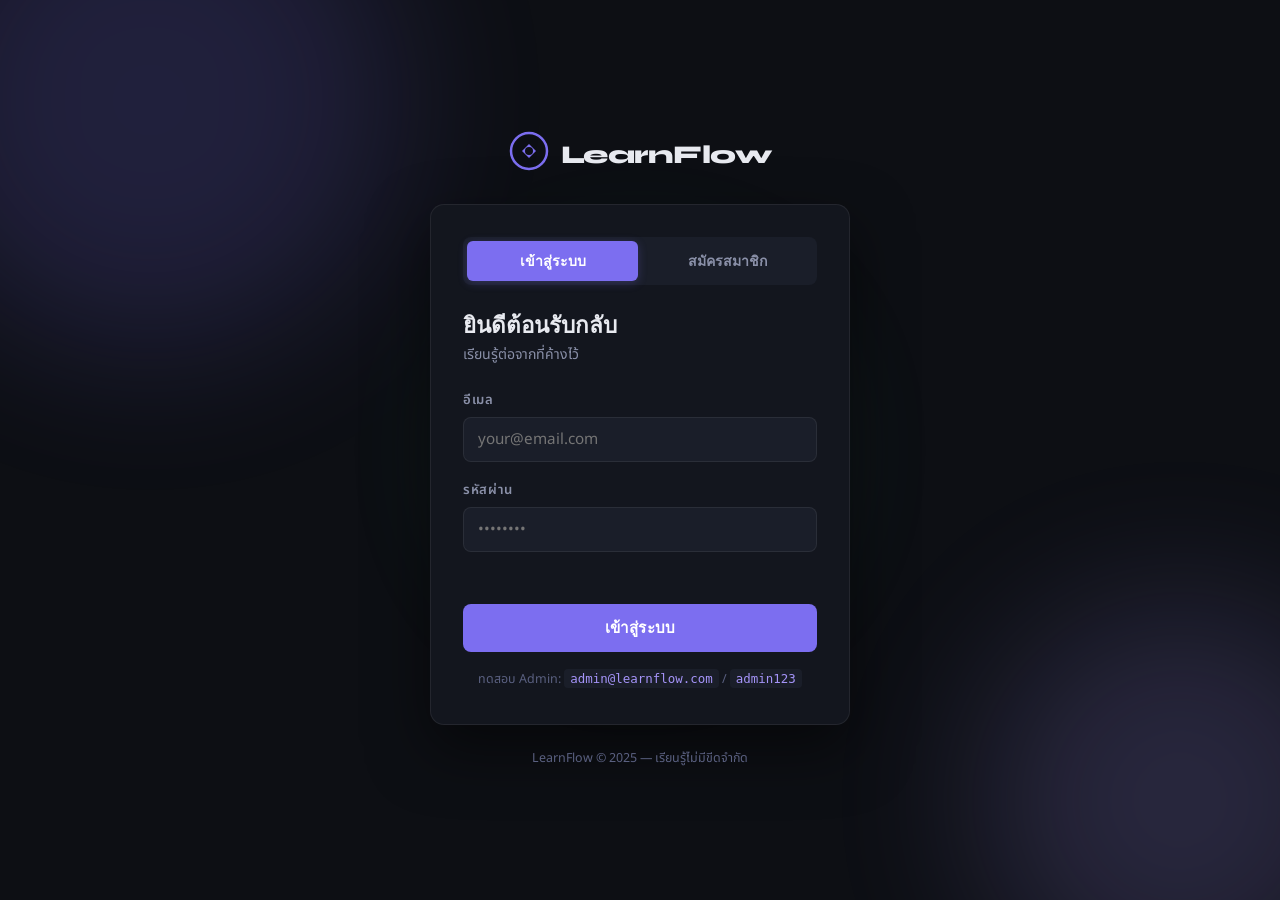
==== create-course.html @ 5c238e35 "codebase" ====
<!DOCTYPE html>
<html lang="th">
<head>
  <meta charset="UTF-8" />
  <meta name="viewport" content="width=device-width, initial-scale=1.0" />
  <title>LearnFlow — สร้างคอร์ส</title>
  <link rel="preconnect" href="https://fonts.googleapis.com" />
  <link href="https://fonts.googleapis.com/css2?family=Syne:wght@400;600;700;800&family=Noto+Sans+Thai:wght@300;400;500;600&display=swap" rel="stylesheet" />
  <link rel="stylesheet" href="css/style.css" />
  <link rel="stylesheet" href="css/dashboard.css" />
  <link rel="stylesheet" href="css/create.css" />
</head>
<body>
  <aside class="sidebar" id="sidebar">
    <div class="sidebar-brand">
      <svg width="32" height="32" viewBox="0 0 40 40"><circle cx="20" cy="20" r="18" fill="none" stroke="var(--accent)" stroke-width="2.5"/><path d="M13 20 L20 13 L27 20 L20 27 Z" fill="var(--accent)"/><circle cx="20" cy="20" r="4" fill="var(--bg)"/></svg>
      <span>LearnFlow</span>
    </div>
    <nav class="sidebar-nav">
      <a href="dashboard.html" class="nav-item"><span class="nav-icon">⊞</span> หน้าหลัก</a>
      <a href="courses.html" class="nav-item"><span class="nav-icon">◈</span> คอร์สทั้งหมด</a>
      <a href="profile.html" class="nav-item"><span class="nav-icon">◉</span> โปรไฟล์</a>
      <a href="create-course.html" class="nav-item active"><span class="nav-icon">⊕</span> สร้างคอร์ส</a>
    </nav>
    <div class="sidebar-bottom">
      <div class="user-mini" id="user-mini"></div>
      <button class="btn-logout" onclick="Auth.logout()">ออกจากระบบ</button>
    </div>
  </aside>

  <main class="main-content">
    <header class="top-header">
      <button class="menu-toggle" onclick="toggleSidebar()">☰</button>
      <div class="header-greeting">สร้างคอร์สใหม่</div>
      <div class="header-actions">
        <a href="profile.html" class="avatar-btn" id="header-avatar"></a>
      </div>
    </header>

    <div class="create-layout">
      <!-- Step 1: Course Info -->
      <div class="create-card">
        <div class="create-step-label">ขั้นตอนที่ 1</div>
        <h2>ข้อมูลคอร์ส</h2>
        <div class="form-group">
          <label>ชื่อคอร์ส *</label>
          <input type="text" id="c-title" placeholder="เช่น: Python สำหรับผู้เริ่มต้น" />
        </div>
        <div class="form-group">
          <label>คำอธิบาย *</label>
          <textarea id="c-desc" placeholder="อธิบายเนื้อหาคอร์สนี้..."></textarea>
        </div>
        <div class="form-group">
          <label>หมวดหมู่ *</label>
          <div class="cat-input-row">
            <select id="c-cat" class="select-styled">
              <option value="">— เลือกหมวดหมู่ —</option>
            </select>
            <button class="btn-ghost" onclick="CreatePage.showNewCat()">+ หมวดใหม่</button>
          </div>
          <div class="new-cat-input hidden" id="new-cat-input">
            <input type="text" id="new-cat-name" placeholder="ชื่อหมวดหมู่ใหม่" />
            <button class="btn-accent-sm" onclick="CreatePage.addNewCat()">เพิ่ม</button>
          </div>
        </div>
        <div class="form-group">
          <label>สีธีม</label>
          <div class="color-picker-row" id="color-picker-row"></div>
        </div>
      </div>

      <!-- Step 2: Lessons (LinkedList) -->
      <div class="create-card">
        <div class="create-step-label">ขั้นตอนที่ 2</div>
        <h2>บทเรียน <span class="badge" id="lesson-count">0</span></h2>
        <p class="hint-text">บทเรียนจัดเก็บด้วยโครงสร้าง Linked List — สามารถเพิ่ม ลบ และเรียงลำดับได้</p>
        
        <div class="lesson-builder" id="lesson-builder">
          <div class="empty-lessons">ยังไม่มีบทเรียน — เพิ่มบทเรียนแรก</div>
        </div>

        <button class="btn-add-lesson" onclick="CreatePage.addLesson()">⊕ เพิ่มบทเรียน</button>
      </div>

      <!-- Step 3: Quiz -->
      <div class="create-card">
        <div class="create-step-label">ขั้นตอนที่ 3</div>
        <h2>แบบทดสอบ <span class="badge" id="quiz-count">0</span></h2>
        <div class="quiz-builder" id="quiz-builder">
          <div class="empty-lessons">ยังไม่มีคำถาม</div>
        </div>
        <button class="btn-add-lesson" onclick="CreatePage.addQuiz()">⊕ เพิ่มคำถาม</button>
      </div>

      <!-- Publish -->
      <div class="create-actions">
        <button class="btn-ghost" onclick="history.back()">ยกเลิก</button>
        <button class="btn-primary btn-publish" onclick="CreatePage.publish()">🚀 เผยแพร่คอร์ส</button>
      </div>
    </div>
  </main>

  <!-- Lesson Editor Modal -->
  <div class="modal-overlay hidden" id="lesson-modal">
    <div class="modal-box lesson-modal-box">
      <h3 id="lesson-modal-title">แก้ไขบทเรียน</h3>
      <div class="form-group">
        <label>หัวข้อบทเรียน</label>
        <input type="text" id="lm-title" placeholder="ชื่อบทเรียน" />
      </div>
      <div class="form-group">
        <label>เนื้อหา (รองรับ Markdown พื้นฐาน)</label>
        <textarea id="lm-content" rows="8" placeholder="เขียนเนื้อหาที่นี่...&#10;&#10;## หัวข้อ&#10;**ตัวหนา** *ตัวเอียง*&#10;- รายการ"></textarea>
      </div>
      <div class="modal-actions">
        <button class="btn-ghost" onclick="CreatePage.closeLessonModal()">ยกเลิก</button>
        <button class="btn-primary" onclick="CreatePage.saveLessonModal()">บันทึก</button>
      </div>
    </div>
  </div>

  <!-- Quiz Editor Modal -->
  <div class="modal-overlay hidden" id="quiz-editor-modal">
    <div class="modal-box quiz-editor-box">
      <h3>แก้ไขคำถาม</h3>
      <div class="form-group">
        <label>คำถาม</label>
        <input type="text" id="qm-question" placeholder="คำถาม..." />
      </div>
      <div class="form-group">
        <label>ตัวเลือก (คลิก ✓ เพื่อเลือกคำตอบที่ถูก)</label>
        <div id="qm-options"></div>
        <button class="btn-ghost btn-sm" onclick="CreatePage.addOption()">+ เพิ่มตัวเลือก</button>
      </div>
      <div class="modal-actions">
        <button class="btn-ghost" onclick="CreatePage.closeQuizModal()">ยกเลิก</button>
        <button class="btn-primary" onclick="CreatePage.saveQuizModal()">บันทึก</button>
      </div>
    </div>
  </div>

  <script src="js/data.js"></script>
  <script src="js/linkedlist.js"></script>
  <script src="js/auth.js"></script>
  <script src="js/router.js"></script>
  <script src="js/create-course.js"></script>
</body>
</html>
---- css/style.css ----
/* ===== LEARNFLOW — GLOBAL STYLES ===== */
@import url('https://fonts.googleapis.com/css2?family=Syne:wght@400;600;700;800&family=Noto+Sans+Thai:wght@300;400;500;600&display=swap');

:root {
  --bg: #0d0f14;
  --bg2: #13161e;
  --bg3: #1a1e29;
  --border: rgba(255,255,255,0.07);
  --text: #e8eaf0;
  --text2: #8a90a8;
  --text3: #5a6080;
  --accent: #7c6ef0;
  --accent2: #a594f9;
  --accent-glow: rgba(124,110,240,0.25);
  --green: #3ecf8e;
  --red: #f06f6f;
  --yellow: #f0c96f;
  --sidebar-w: 240px;
  --radius: 14px;
  --radius-sm: 8px;
  --shadow: 0 4px 24px rgba(0,0,0,0.35);
  --font-display: 'Syne', sans-serif;
  --font-body: 'Noto Sans Thai', sans-serif;
}

*, *::before, *::after { box-sizing: border-box; margin: 0; padding: 0; }

html { font-size: 16px; scroll-behavior: smooth; }

body {
  background: var(--bg);
  color: var(--text);
  font-family: var(--font-body);
  font-weight: 400;
  line-height: 1.6;
  min-height: 100vh;
}

h1,h2,h3,h4 {
  font-family: var(--font-display);
  font-weight: 700;
  line-height: 1.2;
}

a { color: inherit; text-decoration: none; }
button { cursor: pointer; border: none; background: none; font-family: inherit; }

input, textarea, select {
  font-family: var(--font-body);
  font-size: 0.95rem;
  color: var(--text);
  background: var(--bg3);
  border: 1.5px solid var(--border);
  border-radius: var(--radius-sm);
  padding: 10px 14px;
  width: 100%;
  outline: none;
  transition: border-color .2s;
}
input:focus, textarea:focus, select:focus {
  border-color: var(--accent);
  box-shadow: 0 0 0 3px var(--accent-glow);
}
textarea { resize: vertical; min-height: 100px; }
select option { background: var(--bg2); }

/* ===== BUTTONS ===== */
.btn-primary {
  display: inline-block;
  background: var(--accent);
  color: #fff;
  font-family: var(--font-display);
  font-weight: 600;
  font-size: 0.95rem;
  padding: 12px 24px;
  border-radius: var(--radius-sm);
  border: none;
  cursor: pointer;
  transition: all .2s;
  letter-spacing: 0.01em;
}
.btn-primary:hover { background: var(--accent2); transform: translateY(-1px); box-shadow: 0 6px 20px var(--accent-glow); }

.btn-ghost {
  display: inline-block;
  background: transparent;
  color: var(--text2);
  font-family: var(--font-display);
  font-weight: 600;
  font-size: 0.95rem;
  padding: 12px 24px;
  border-radius: var(--radius-sm);
  border: 1.5px solid var(--border);
  cursor: pointer;
  transition: all .2s;
}
.btn-ghost:hover { border-color: var(--accent); color: var(--accent); }

.btn-sm { padding: 7px 14px; font-size: 0.85rem; }
.btn-accent-sm {
  background: var(--accent);
  color: #fff;
  padding: 8px 14px;
  border-radius: var(--radius-sm);
  font-size: 0.85rem;
  font-weight: 600;
  transition: all .2s;
  white-space: nowrap;
}

/* ===== FORM GROUP ===== */
.form-group { margin-bottom: 18px; }
.form-group label {
  display: block;
  font-size: 0.82rem;
  font-weight: 600;
  color: var(--text2);
  margin-bottom: 6px;
  text-transform: uppercase;
  letter-spacing: 0.05em;
}
.form-error {
  color: var(--red);
  font-size: 0.85rem;
  min-height: 20px;
  margin-bottom: 10px;
}

/* ===== SELECT STYLED ===== */
.select-styled {
  appearance: none;
  background-image: url("data:image/svg+xml,%3Csvg xmlns='http://www.w3.org/2000/svg' width='12' height='8' viewBox='0 0 12 8'%3E%3Cpath d='M1 1l5 5 5-5' stroke='%238a90a8' stroke-width='1.5' fill='none'/%3E%3C/svg%3E");
  background-repeat: no-repeat;
  background-position: right 12px center;
  padding-right: 36px;
}

/* ===== CARDS ===== */
.card {
  background: var(--bg2);
  border: 1.5px solid var(--border);
  border-radius: var(--radius);
  padding: 24px;
}

/* ===== BADGE ===== */
.badge {
  display: inline-block;
  background: var(--accent);
  color: #fff;
  font-size: 0.72rem;
  font-weight: 700;
  padding: 2px 8px;
  border-radius: 99px;
  vertical-align: middle;
  margin-left: 4px;
}

/* ===== MODAL ===== */
.modal-overlay {
  position: fixed;
  inset: 0;
  background: rgba(0,0,0,0.7);
  backdrop-filter: blur(4px);
  display: flex;
  align-items: center;
  justify-content: center;
  z-index: 1000;
  padding: 20px;
}
.modal-overlay.hidden { display: none; }

.modal-box {
  background: var(--bg2);
  border: 1.5px solid var(--border);
  border-radius: var(--radius);
  padding: 32px;
  max-width: 520px;
  width: 100%;
  max-height: 90vh;
  overflow-y: auto;
  box-shadow: var(--shadow);
}
.modal-box h3 {
  font-size: 1.2rem;
  margin-bottom: 20px;
}
.modal-actions {
  display: flex;
  gap: 10px;
  justify-content: flex-end;
  margin-top: 20px;
}

/* ===== UTILS ===== */
.hidden { display: none !important; }
.dot { color: var(--text3); margin: 0 4px; }

/* ===== SCROLLBAR ===== */
::-webkit-scrollbar { width: 5px; height: 5px; }
::-webkit-scrollbar-track { background: transparent; }
::-webkit-scrollbar-thumb { background: var(--bg3); border-radius: 99px; }

/* ===== TOAST ===== */
.toast {
  position: fixed;
  bottom: 24px;
  right: 24px;
  background: var(--bg3);
  border: 1.5px solid var(--border);
  border-radius: var(--radius-sm);
  padding: 14px 20px;
  font-size: 0.9rem;
  z-index: 9999;
  animation: slideUp .3s ease;
  box-shadow: var(--shadow);
}
.toast.success { border-color: var(--green); color: var(--green); }
.toast.error { border-color: var(--red); color: var(--red); }
@keyframes slideUp { from { opacity:0; transform: translateY(12px); } to { opacity:1; transform: translateY(0); } }

/* ===== COURSE CARD ===== */
.course-card {
  background: var(--bg2);
  border: 1.5px solid var(--border);
  border-radius: var(--radius);
  overflow: hidden;
  cursor: pointer;
  transition: all .25s;
  display: flex;
  flex-direction: column;
}
.course-card:hover {
  border-color: var(--accent);
  transform: translateY(-3px);
  box-shadow: 0 8px 30px rgba(124,110,240,.2);
}
.course-card-top {
  height: 100px;
  display: flex;
  align-items: center;
  justify-content: center;
  font-size: 2.5rem;
  position: relative;
}
.course-card-body { padding: 16px; flex: 1; }
.course-card-cat {
  font-size: 0.72rem;
  font-weight: 600;
  text-transform: uppercase;
  letter-spacing: 0.08em;
  color: var(--accent2);
  margin-bottom: 6px;
}
.course-card-title {
  font-family: var(--font-display);
  font-size: 1rem;
  font-weight: 700;
  margin-bottom: 8px;
  line-height: 1.3;
}
.course-card-desc {
  font-size: 0.82rem;
  color: var(--text2);
  display: -webkit-box;
  -webkit-line-clamp: 2;
  -webkit-box-orient: vertical;
  overflow: hidden;
}
.course-card-footer {
  padding: 12px 16px;
  border-top: 1.5px solid var(--border);
  display: flex;
  align-items: center;
  justify-content: space-between;
  font-size: 0.82rem;
  color: var(--text2);
}
.like-pill {
  display: flex;
  align-items: center;
  gap: 4px;
  color: var(--text2);
}
.like-pill.liked { color: #f06f6f; }

/* ===== COURSE ROW ===== */
.course-row {
  display: grid;
  grid-template-columns: repeat(auto-fill, minmax(240px, 1fr));
  gap: 16px;
}

/* ===== PROGRESS BAR SMALL ===== */
.mini-progress {
  height: 3px;
  background: var(--bg3);
  border-radius: 99px;
  margin-top: 8px;
}
.mini-progress-fill {
  height: 100%;
  background: var(--accent);
  border-radius: 99px;
  transition: width .5s ease;
}
---- css/dashboard.css ----
/* ===== DASHBOARD LAYOUT ===== */

/* Sidebar */
.sidebar {
  position: fixed;
  left: 0; top: 0; bottom: 0;
  width: var(--sidebar-w);
  background: var(--bg2);
  border-right: 1.5px solid var(--border);
  display: flex;
  flex-direction: column;
  z-index: 200;
  transition: transform .3s ease;
}

.sidebar-brand {
  display: flex;
  align-items: center;
  gap: 10px;
  padding: 20px 20px 16px;
  border-bottom: 1.5px solid var(--border);
  font-family: var(--font-display);
  font-size: 1.1rem;
  font-weight: 800;
}

.sidebar-nav {
  flex: 1;
  padding: 16px 12px;
  display: flex;
  flex-direction: column;
  gap: 4px;
  overflow-y: auto;
}

.nav-item {
  display: flex;
  align-items: center;
  gap: 10px;
  padding: 10px 12px;
  border-radius: var(--radius-sm);
  font-size: 0.9rem;
  font-weight: 500;
  color: var(--text2);
  transition: all .2s;
}
.nav-item:hover { background: var(--bg3); color: var(--text); }
.nav-item.active { background: var(--accent-glow); color: var(--accent2); font-weight: 600; }
.nav-icon { font-size: 1.1rem; width: 22px; text-align: center; }

.sidebar-bottom {
  padding: 16px;
  border-top: 1.5px solid var(--border);
  display: flex;
  flex-direction: column;
  gap: 10px;
}
.user-mini {
  display: flex;
  align-items: center;
  gap: 10px;
  font-size: 0.85rem;
  font-weight: 500;
}
.user-mini .avatar {
  width: 32px; height: 32px;
  border-radius: 50%;
  background: var(--accent);
  display: flex;
  align-items: center;
  justify-content: center;
  font-family: var(--font-display);
  font-size: 0.85rem;
  font-weight: 700;
  flex-shrink: 0;
}

.btn-logout {
  width: 100%;
  padding: 9px;
  background: rgba(240,111,111,0.1);
  color: var(--red);
  border-radius: var(--radius-sm);
  font-size: 0.85rem;
  font-weight: 600;
  transition: background .2s;
}
.btn-logout:hover { background: rgba(240,111,111,0.2); }

/* Main Content */
.main-content {
  margin-left: var(--sidebar-w);
  min-height: 100vh;
  transition: margin-left .3s ease;
}

/* Top Header */
.top-header {
  position: sticky;
  top: 0;
  background: rgba(13,15,20,0.85);
  backdrop-filter: blur(12px);
  border-bottom: 1.5px solid var(--border);
  padding: 16px 28px;
  display: flex;
  align-items: center;
  gap: 16px;
  z-index: 100;
}
.header-greeting {
  flex: 1;
  font-family: var(--font-display);
  font-size: 1.1rem;
  font-weight: 700;
}
.menu-toggle {
  display: none;
  font-size: 1.3rem;
  color: var(--text2);
}
.avatar-btn {
  width: 36px; height: 36px;
  border-radius: 50%;
  background: var(--accent);
  display: flex;
  align-items: center;
  justify-content: center;
  font-family: var(--font-display);
  font-weight: 700;
  font-size: 0.9rem;
  color: #fff;
  flex-shrink: 0;
}
.back-btn {
  font-size: 0.9rem;
  color: var(--text2);
  transition: color .2s;
}
.back-btn:hover { color: var(--accent); }

/* Page sections */
.section-block {
  padding: 24px 28px;
}
.section-header {
  display: flex;
  align-items: center;
  justify-content: space-between;
  margin-bottom: 16px;
}
.section-header h2 {
  font-size: 1.15rem;
}
.see-all {
  font-size: 0.82rem;
  color: var(--accent2);
  transition: color .2s;
}
.see-all:hover { color: var(--accent); }

/* Hero Stats */
.hero-stats {
  display: grid;
  grid-template-columns: repeat(3, 1fr);
  gap: 16px;
  padding: 24px 28px 0;
}
.stat-card {
  background: var(--bg2);
  border: 1.5px solid var(--border);
  border-radius: var(--radius);
  padding: 20px;
  text-align: center;
}
.stat-num {
  font-family: var(--font-display);
  font-size: 2rem;
  font-weight: 800;
  color: var(--accent2);
}
.stat-label {
  font-size: 0.82rem;
  color: var(--text2);
  margin-top: 4px;
}

/* Categories Grid */
.categories-grid {
  display: grid;
  grid-template-columns: repeat(auto-fill, minmax(160px, 1fr));
  gap: 12px;
}
.cat-card {
  background: var(--bg2);
  border: 1.5px solid var(--border);
  border-radius: var(--radius);
  padding: 20px 16px;
  text-align: center;
  cursor: pointer;
  transition: all .2s;
}
.cat-card:hover { border-color: var(--accent); background: var(--bg3); }
.cat-card-icon { font-size: 2rem; margin-bottom: 8px; }
.cat-card-name { font-size: 0.9rem; font-weight: 600; }
.cat-card-count { font-size: 0.78rem; color: var(--text2); margin-top: 3px; }

/* Courses page */
.filter-bar {
  display: flex;
  gap: 12px;
  padding: 20px 28px;
  align-items: center;
  flex-wrap: wrap;
}
.search-box {
  flex: 1;
  min-width: 200px;
  position: relative;
}
.search-icon {
  position: absolute;
  left: 12px; top: 50%;
  transform: translateY(-50%);
  color: var(--text3);
  font-size: 1.1rem;
}
.search-box input { padding-left: 36px; }
.filter-controls {
  display: flex;
  gap: 10px;
}
.filter-controls select { width: auto; min-width: 130px; }

.cat-pills {
  display: flex;
  gap: 8px;
  padding: 0 28px 16px;
  flex-wrap: wrap;
}
.cat-pill {
  padding: 6px 14px;
  border-radius: 99px;
  border: 1.5px solid var(--border);
  font-size: 0.82rem;
  font-weight: 500;
  color: var(--text2);
  cursor: pointer;
  transition: all .2s;
}
.cat-pill:hover, .cat-pill.active {
  border-color: var(--accent);
  color: var(--accent);
  background: var(--accent-glow);
}

.courses-grid {
  display: grid;
  grid-template-columns: repeat(auto-fill, minmax(260px, 1fr));
  gap: 20px;
  padding: 0 28px 40px;
}

.empty-state {
  text-align: center;
  padding: 60px 28px;
  color: var(--text2);
}
.empty-icon { font-size: 3rem; margin-bottom: 16px; opacity: .3; }
.empty-state p { margin-bottom: 16px; }

/* Responsive */
@media (max-width: 768px) {
  .sidebar { transform: translateX(-100%); }
  .sidebar.open { transform: translateX(0); }
  .main-content { margin-left: 0; }
  .menu-toggle { display: block; }
  .hero-stats { grid-template-columns: repeat(2, 1fr); }
  .top-header { padding: 14px 16px; }
  .section-block { padding: 16px; }
  .filter-bar { padding: 16px; }
  .courses-grid { padding: 0 16px 40px; grid-template-columns: 1fr; }
  .cat-pills { padding: 0 16px 12px; }
}
---- css/create.css ----
/* ===== CREATE COURSE PAGE ===== */
.create-layout {
  padding: 24px 28px 60px;
  display: flex;
  flex-direction: column;
  gap: 24px;
  max-width: 800px;
}

.create-card {
  background: var(--bg2);
  border: 1.5px solid var(--border);
  border-radius: var(--radius);
  padding: 28px;
}
.create-card h2 {
  font-size: 1.2rem;
  margin-bottom: 20px;
  display: flex;
  align-items: center;
  gap: 8px;
}
.create-step-label {
  font-size: 0.72rem;
  font-weight: 700;
  text-transform: uppercase;
  letter-spacing: 0.1em;
  color: var(--accent2);
  margin-bottom: 6px;
}

/* Category input row */
.cat-input-row {
  display: flex;
  gap: 10px;
  align-items: center;
}
.cat-input-row select { flex: 1; }
.new-cat-input {
  display: flex;
  gap: 8px;
  margin-top: 10px;
  align-items: center;
}
.new-cat-input input { flex: 1; }

/* Color picker */
.color-picker-row { display: flex; gap: 10px; flex-wrap: wrap; }
.color-swatch {
  width: 36px; height: 36px;
  border-radius: 50%;
  cursor: pointer;
  border: 3px solid transparent;
  transition: all .2s;
}
.color-swatch.selected { border-color: var(--text); transform: scale(1.15); }

/* Hint text */
.hint-text { font-size: 0.82rem; color: var(--text3); margin-bottom: 16px; margin-top: -10px; }

/* Lesson builder */
.lesson-builder {
  border: 1.5px dashed var(--border);
  border-radius: var(--radius-sm);
  min-height: 80px;
  margin-bottom: 12px;
  overflow: hidden;
}
.empty-lessons {
  display: flex;
  align-items: center;
  justify-content: center;
  height: 80px;
  color: var(--text3);
  font-size: 0.88rem;
}

/* Lesson item in builder */
.builder-lesson-item {
  display: flex;
  align-items: center;
  gap: 12px;
  padding: 12px 16px;
  border-bottom: 1.5px solid var(--border);
  background: var(--bg2);
  transition: background .15s;
}
.builder-lesson-item:last-child { border-bottom: none; }
.builder-lesson-item:hover { background: var(--bg3); }

.builder-drag-handle {
  color: var(--text3);
  cursor: grab;
  font-size: 1.1rem;
  user-select: none;
}
.builder-lesson-num {
  width: 24px; height: 24px;
  border-radius: 50%;
  background: var(--accent-glow);
  color: var(--accent2);
  display: flex; align-items: center; justify-content: center;
  font-size: 0.72rem; font-weight: 700; flex-shrink: 0;
}
.builder-lesson-title { flex: 1; font-size: 0.9rem; }
.builder-lesson-actions { display: flex; gap: 6px; }
.builder-action-btn {
  width: 28px; height: 28px;
  border-radius: 6px;
  display: flex; align-items: center; justify-content: center;
  font-size: 0.8rem;
  color: var(--text2);
  background: var(--bg3);
  transition: all .2s;
}
.builder-action-btn:hover { color: var(--text); }
.builder-action-btn.del:hover { color: var(--red); background: rgba(240,111,111,0.1); }

/* Add lesson btn */
.btn-add-lesson {
  display: block;
  width: 100%;
  padding: 11px;
  border: 1.5px dashed var(--accent);
  border-radius: var(--radius-sm);
  color: var(--accent);
  font-family: var(--font-display);
  font-size: 0.88rem;
  font-weight: 600;
  text-align: center;
  transition: all .2s;
  background: transparent;
}
.btn-add-lesson:hover { background: var(--accent-glow); }

/* Quiz builder */
.quiz-builder {
  border: 1.5px dashed var(--border);
  border-radius: var(--radius-sm);
  min-height: 60px;
  margin-bottom: 12px;
  overflow: hidden;
}
.builder-quiz-item {
  display: flex;
  align-items: flex-start;
  gap: 12px;
  padding: 12px 16px;
  border-bottom: 1.5px solid var(--border);
}
.builder-quiz-item:last-child { border-bottom: none; }
.builder-quiz-q { flex: 1; font-size: 0.88rem; }
.builder-quiz-num {
  width: 24px; height: 24px;
  border-radius: 50%;
  background: rgba(124,110,240,0.15);
  color: var(--accent2);
  display: flex; align-items: center; justify-content: center;
  font-size: 0.72rem; font-weight: 700; flex-shrink: 0;
  margin-top: 2px;
}

/* Publish actions */
.create-actions {
  display: flex;
  gap: 12px;
  justify-content: flex-end;
}
.btn-publish { min-width: 160px; }

/* Lesson modal */
.lesson-modal-box { max-width: 600px; }

/* Quiz editor */
.quiz-editor-box { max-width: 560px; }
.qm-option-row {
  display: flex;
  gap: 8px;
  align-items: center;
  margin-bottom: 8px;
}
.qm-option-row input { flex: 1; }
.correct-toggle {
  width: 32px; height: 32px;
  border-radius: 50%;
  border: 1.5px solid var(--border);
  display: flex; align-items: center; justify-content: center;
  font-size: 0.8rem;
  color: var(--text3);
  transition: all .2s;
  flex-shrink: 0;
}
.correct-toggle.correct { border-color: var(--green); color: var(--green); background: rgba(62,207,142,0.1); }
.del-opt-btn {
  color: var(--text3);
  font-size: 0.9rem;
  width: 28px; height: 28px;
  display: flex; align-items: center; justify-content: center;
  border-radius: 6px;
  transition: all .2s;
}
.del-opt-btn:hover { color: var(--red); }

@media (max-width: 768px) {
  .create-layout { padding: 16px; }
}
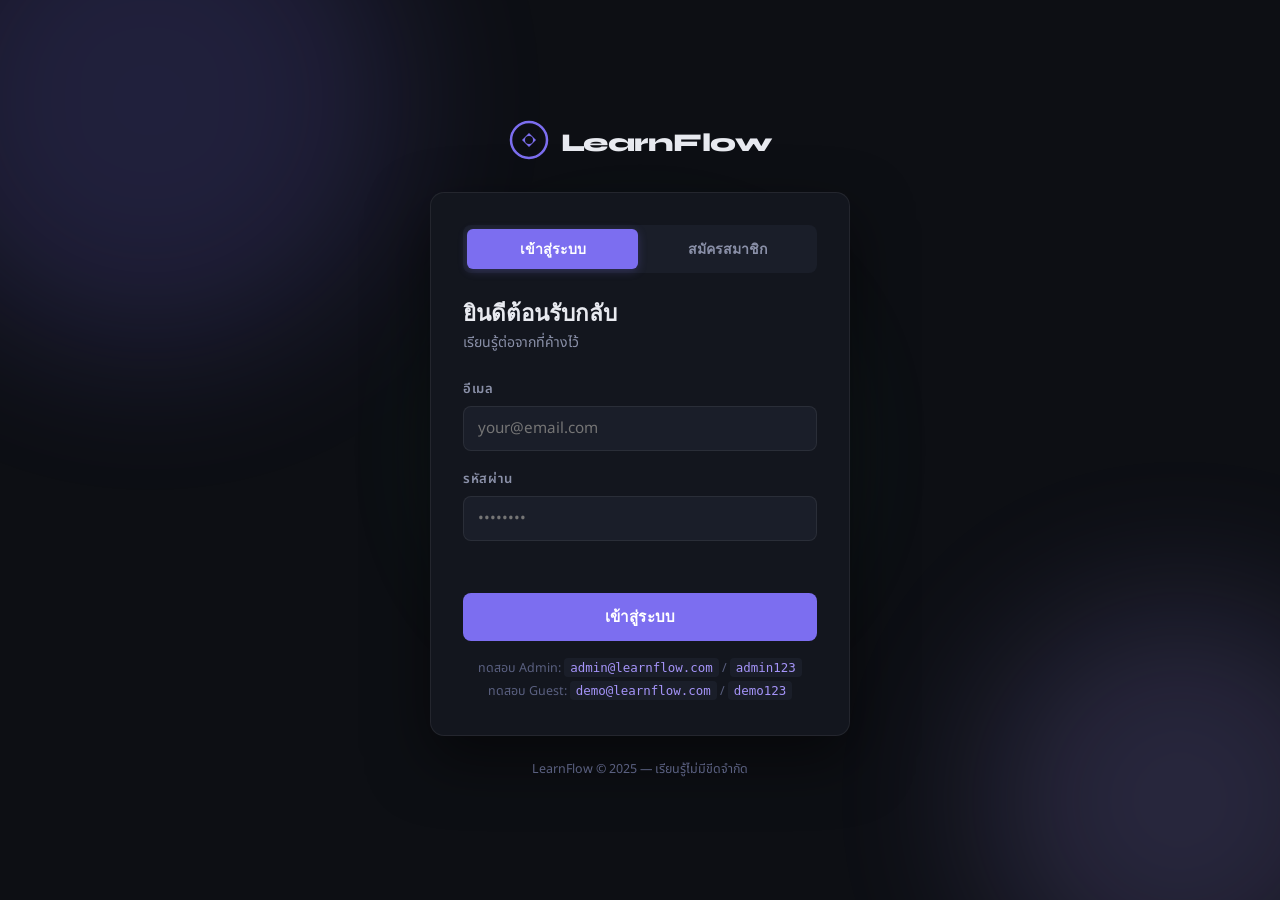
==== commit 1518ffd9: "Update create-course.html add empty html for emoji select" ====
--- a/create-course.html
+++ b/create-course.html
@@ -66,6 +66,10 @@
         <div class="form-group">
           <label>สีธีม</label>
           <div class="color-picker-row" id="color-picker-row"></div>
+        </div>
+        <div class="form-group">
+          <label>ไอคอนคอร์ส</label>
+          <div class="emoji-picker-row" id="emoji-picker-row"></div>
         </div>
       </div>
 
@@ -145,4 +149,4 @@
   <script src="js/router.js"></script>
   <script src="js/create-course.js"></script>
 </body>
-</html>+</html>
--- a/css/create.css
+++ b/css/create.css
@@ -54,7 +54,37 @@
   transition: all .2s;
 }
 .color-swatch.selected { border-color: var(--text); transform: scale(1.15); }
-
+/*emoji picker*/
+.emoji-picker-row {
+  display: flex;
+  flex-wrap: wrap;
+  gap: 8px;
+  margin-top: 6px;
+}
+
+.emoji-btn {
+  width: 40px;
+  height: 40px;
+  font-size: 1.3rem;
+  border: 2px solid transparent;
+  border-radius: 8px;
+  background: var(--bg2);
+  cursor: pointer;
+  display: flex;
+  align-items: center;
+  justify-content: center;
+  transition: all 0.15s ease;
+}
+
+.emoji-btn:hover {
+  border-color: var(--accent);
+  background: var(--bg3);
+}
+
+.emoji-btn.selected {
+  border-color: var(--accent);
+  background: var(--accent);
+}
 /* Hint text */
 .hint-text { font-size: 0.82rem; color: var(--text3); margin-bottom: 16px; margin-top: -10px; }
 
@@ -203,4 +233,4 @@
 
 @media (max-width: 768px) {
   .create-layout { padding: 16px; }
-}+}
